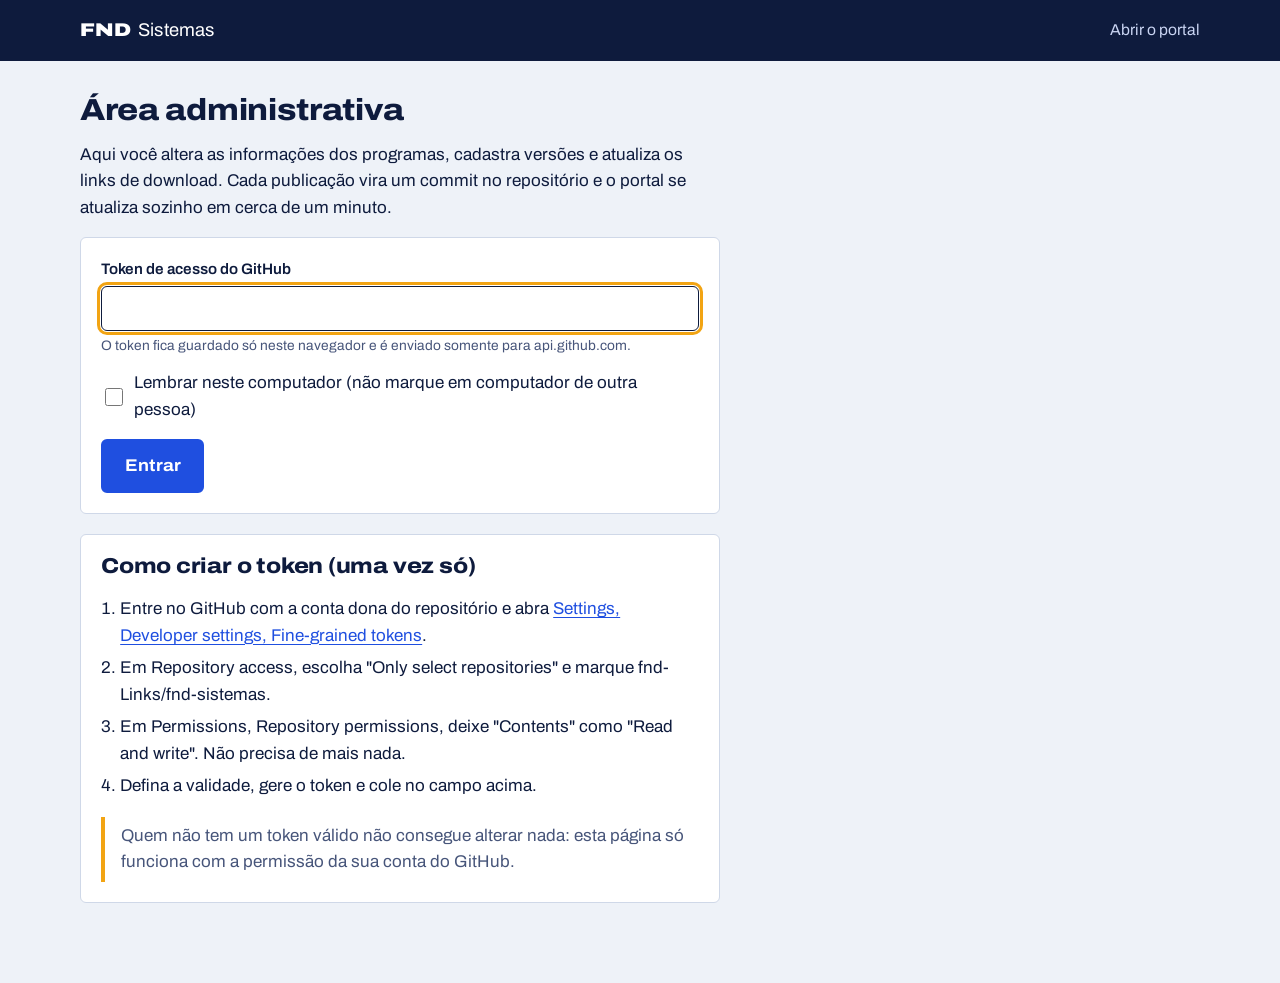
==== admin/index.html @ b6e80777 "Cria o portal FND Sistemas com área administrativa e catálogo de programas Portal estático para GitH" ====
<!DOCTYPE html>
<html lang="pt-BR">
<head>
  <meta charset="utf-8">
  <meta name="viewport" content="width=device-width, initial-scale=1">
  <title>Área administrativa — FND Sistemas</title>
  <meta name="robots" content="noindex, nofollow">
  <meta name="referrer" content="no-referrer">
  <meta http-equiv="Content-Security-Policy" content="default-src 'self'; connect-src 'self' https://api.github.com; img-src 'self' data:; style-src 'self'; script-src 'self'; base-uri 'none'; form-action 'none'">
  <link rel="icon" href="../assets/img/favicon.svg" type="image/svg+xml">
  <link rel="stylesheet" href="../assets/css/site.css">
  <link rel="stylesheet" href="../assets/css/admin.css">
  <script type="module" src="../assets/js/admin.js"></script>
</head>
<body class="admin">
  <header class="topo">
    <div class="contido">
      <a class="marca" href="../">FND<span>Sistemas</span></a>
      <nav aria-label="Painel">
        <a href="../" target="_blank" rel="noopener">Abrir o portal</a>
        <a href="#" id="sair" hidden>Sair</a>
      </nav>
    </div>
  </header>

  <main class="contido" id="app">
    <noscript><p class="aviso">A área administrativa precisa de JavaScript.</p></noscript>
  </main>

  <div id="avisos" class="avisos" role="status" aria-live="polite"></div>
</body>
</html>
---- assets/css/site.css ----
/* FND Sistemas — estilos do portal e base do painel */

@font-face {
  font-family: "Archivo";
  src: url("../fonts/archivo-var.woff2") format("woff2");
  font-weight: 100 900;
  font-stretch: 62% 125%;
  font-display: swap;
}

:root {
  --tinta: #0e1b3d;
  --tinta-suave: #47557a;
  --papel: #eef2f8;
  --branco: #ffffff;
  --linha: #cfd8e8;
  --cobalto: #1f4fe0;
  --cobalto-escuro: #173cb0;
  --ambar: #f2a413;
  --ambar-fundo: #fff4d9;
  --ambar-texto: #7a4d00;
  --verde: #12805c;
  --verde-fundo: #dff5ec;
  --erro: #b42318;
  --erro-fundo: #fde7e4;
  --cor-programa: var(--cobalto);
  --largura: 1120px;
  --raio: 6px;
}

*,
*::before,
*::after { box-sizing: border-box; }

html { -webkit-text-size-adjust: 100%; scroll-behavior: smooth; }

body {
  margin: 0;
  font-family: "Archivo", "Segoe UI", system-ui, sans-serif;
  font-size: 1.0625rem;
  line-height: 1.55;
  color: var(--tinta);
  background: var(--papel);
}

h1, h2, h3 { line-height: 1.1; margin: 0; font-stretch: 112%; font-weight: 800; letter-spacing: -0.01em; }
h2 { font-size: clamp(1.6rem, 1.2rem + 1.6vw, 2.25rem); }
h3 { font-size: 1.2rem; }
p { margin: 0; max-width: 68ch; }
a { color: var(--cobalto); text-underline-offset: 0.18em; }
a:hover { color: var(--cobalto-escuro); }

:focus-visible { outline: 3px solid var(--ambar); outline-offset: 3px; border-radius: 2px; }

.contido { width: min(100% - 2.5rem, var(--largura)); margin-inline: auto; }

.pular {
  position: absolute; left: 1rem; top: -4rem; z-index: 10;
  background: var(--branco); color: var(--tinta); padding: 0.6rem 1rem; border-radius: var(--raio);
}
.pular:focus { top: 1rem; }

/* ---------- Topo ---------- */
.topo { background: var(--tinta); color: var(--branco); }
.topo .contido { display: flex; align-items: center; justify-content: space-between; gap: 1rem; padding-block: 1rem; }
.marca { color: var(--branco); text-decoration: none; font-weight: 900; font-stretch: 125%; font-size: 1.15rem; letter-spacing: 0.01em; }
.marca span { font-weight: 400; font-stretch: 100%; margin-left: 0.35em; }
.marca:hover { color: var(--branco); }
.topo nav { display: flex; gap: 1.5rem; }
.topo nav a { color: #c9d4f2; text-decoration: none; font-size: 0.98rem; }
.topo nav a:hover { color: var(--branco); text-decoration: underline; }

/* ---------- Abertura: a marca vira o índice ---------- */
.abertura { background: var(--tinta); color: var(--branco); padding-block: clamp(2rem, 6vw, 5rem) clamp(3rem, 7vw, 6rem); }
.abertura .contido { display: grid; grid-template-columns: auto 1fr; align-items: start; column-gap: clamp(1.25rem, 3.5vw, 3rem); }
.abertura h1 {
  font-size: clamp(5.5rem, 21vw, 17rem);
  font-weight: 900; font-stretch: 125%; line-height: 0.8; letter-spacing: -0.03em;
  margin-left: -0.04em;
}
.indice { list-style: none; margin: 0; padding: 0; align-self: stretch; display: flex; flex-direction: column; justify-content: space-between; }
.indice a {
  display: block; color: var(--branco); text-decoration: none;
  font-size: clamp(1.15rem, 0.6rem + 2.3vw, 2.55rem);
  font-weight: 300; font-stretch: 100%; line-height: 1.12;
  padding-block: 0.12em; border-bottom: 1px solid #2a3a66;
  transition: font-weight 160ms ease, padding-left 160ms ease;
}
.indice li:first-child a { border-top: 1px solid #2a3a66; }
.indice a:hover, .indice a:focus-visible { font-weight: 800; padding-left: 0.35em; color: var(--branco); }
.abertura .frase { grid-column: 1 / -1; margin-top: clamp(1.75rem, 4vw, 3rem); font-size: clamp(1.1rem, 0.95rem + 0.7vw, 1.45rem); color: #c9d4f2; max-width: 46ch; }

@media (max-width: 640px) {
  .abertura .contido { grid-template-columns: 1fr; row-gap: 1.5rem; }
  .abertura h1 { font-size: 34vw; }
  .indice a { font-size: 1.45rem; padding-block: 0.3em; }
}

/* ---------- Seções ---------- */
.secao { padding-block: clamp(2.75rem, 6vw, 5rem); }
.secao > .contido > h2 { margin-bottom: 1.75rem; }
.secao.clara { background: var(--branco); }

/* ---------- Lista de programas ---------- */
.programas { list-style: none; margin: 0; padding: 0; border-top: 2px solid var(--tinta); }
.programa-linha {
  display: grid; grid-template-columns: minmax(0, 1.1fr) minmax(0, 1.6fr) auto; align-items: center;
  gap: 0.75rem 2rem; padding: 1.4rem 0 1.4rem 1.1rem; border-bottom: 1px solid var(--linha);
  border-left: 6px solid var(--cor-programa);
}
.programa-linha h3 { font-size: 1.3rem; }
.programa-linha h3 a { color: var(--tinta); text-decoration: none; }
.programa-linha h3 a:hover { text-decoration: underline; }
.programa-linha .resumo { color: var(--tinta-suave); }
.programa-linha .lado { display: flex; flex-direction: column; align-items: flex-end; gap: 0.5rem; }
@media (max-width: 820px) {
  .programa-linha { grid-template-columns: 1fr; padding-right: 0; }
  .programa-linha .lado { align-items: flex-start; flex-direction: row; flex-wrap: wrap; align-items: center; }
}

.estado { display: inline-block; font-size: 0.86rem; font-weight: 600; padding: 0.2rem 0.6rem; border-radius: 99px; white-space: nowrap; }
.estado.disponivel { background: var(--verde-fundo); color: #0b5a40; }
.estado.em-breve { background: var(--ambar-fundo); color: var(--ambar-texto); }

/* ---------- Botões ---------- */
.botao {
  display: inline-flex; align-items: center; justify-content: center; gap: 0.5rem;
  font: inherit; font-weight: 700; font-stretch: 108%; text-decoration: none; cursor: pointer;
  padding: 0.75rem 1.35rem; border-radius: var(--raio); border: 2px solid var(--cobalto);
  background: var(--cobalto); color: var(--branco);
}
.botao:hover { background: var(--cobalto-escuro); border-color: var(--cobalto-escuro); color: var(--branco); }
.botao.secundario { background: transparent; color: var(--cobalto); }
.botao.secundario:hover { background: #e3eafc; color: var(--cobalto-escuro); }
.botao.pequeno { padding: 0.4rem 0.8rem; font-size: 0.92rem; }
.botao.perigo { background: transparent; border-color: var(--erro); color: var(--erro); }
.botao.perigo:hover { background: var(--erro-fundo); }
.botao[disabled], .botao[aria-disabled="true"] { background: #dfe5f0; border-color: #dfe5f0; color: #5d6988; cursor: not-allowed; }
.botao.grande { font-size: 1.15rem; padding: 0.95rem 1.7rem; }

/* ---------- Passos ---------- */
.passos { list-style: none; margin: 0; padding: 0; display: grid; grid-template-columns: repeat(3, 1fr); gap: 2rem; counter-reset: passo; }
.passos li { counter-increment: passo; border-top: 2px solid var(--tinta); padding-top: 1rem; }
.passos li::before { content: counter(passo); display: block; font-size: 2.6rem; font-weight: 900; font-stretch: 125%; line-height: 1; margin-bottom: 0.6rem; color: var(--cobalto); }
.passos h3 { margin-bottom: 0.4rem; }
.passos p { color: var(--tinta-suave); }
@media (max-width: 760px) { .passos { grid-template-columns: 1fr; } }

.contatos { display: flex; flex-wrap: wrap; gap: 0.75rem; margin-top: 1.5rem; }
.contatos a {
  font-weight: 700; text-decoration: none; padding: 0.7rem 1.2rem; border: 2px solid var(--tinta);
  border-radius: var(--raio); color: var(--tinta);
}
.contatos a:hover { background: var(--tinta); color: var(--branco); }

/* ---------- Página de um programa ---------- */
.capa { background: var(--tinta); color: var(--branco); padding-block: clamp(2rem, 5vw, 4rem); border-bottom: 10px solid var(--cor-programa); }
.capa .voltar { color: #c9d4f2; font-size: 0.98rem; }
.capa h1 { margin-top: 1.25rem; font-size: clamp(2.3rem, 1.2rem + 5.5vw, 5.25rem); font-weight: 300; font-stretch: 100%; line-height: 0.98; letter-spacing: -0.02em; }
.capa h1 b { font-weight: 900; font-stretch: 125%; display: block; }
.capa .resumo { margin-top: 1.25rem; font-size: clamp(1.1rem, 1rem + 0.6vw, 1.4rem); color: #c9d4f2; max-width: 44ch; }

.duas-colunas { display: grid; grid-template-columns: minmax(0, 1.5fr) minmax(280px, 1fr); gap: clamp(2rem, 5vw, 4rem); align-items: start; }
@media (max-width: 860px) { .duas-colunas { grid-template-columns: 1fr; } .duas-colunas .baixar { order: -1; } }

.texto > * + * { margin-top: 1rem; }
.texto h2 { margin-top: 2.5rem; font-size: 1.5rem; }
.texto h2:first-child { margin-top: 0; }
.texto ul { margin: 1rem 0 0; padding-left: 1.2rem; }
.texto li + li { margin-top: 0.35rem; }

.baixar { background: var(--branco); border: 2px solid var(--tinta); border-radius: var(--raio); padding: 1.5rem; position: sticky; top: 1.25rem; }
.baixar h2 { font-size: 1.25rem; margin-bottom: 1rem; }
.baixar dl { margin: 0 0 1.25rem; display: grid; grid-template-columns: auto 1fr; gap: 0.4rem 1rem; }
.baixar dt { color: var(--tinta-suave); }
.baixar dd { margin: 0; font-weight: 700; overflow-wrap: anywhere; }
.baixar .botao { width: 100%; }
.baixar .nota { margin-top: 0.9rem; font-size: 0.93rem; color: var(--tinta-suave); }
.baixar code { font-size: 0.8rem; overflow-wrap: anywhere; }

.historico { list-style: none; margin: 0; padding: 0; border-top: 2px solid var(--tinta); }
.historico > li { display: grid; grid-template-columns: 11rem 1fr; gap: 0.5rem 2rem; padding-block: 1.25rem; border-bottom: 1px solid var(--linha); }
.historico .versao { font-weight: 900; font-stretch: 120%; font-size: 1.3rem; }
.historico .data { color: var(--tinta-suave); font-size: 0.95rem; }
.historico ul { margin: 0; padding-left: 1.2rem; }
.historico .baixar-antiga { font-size: 0.93rem; }
@media (max-width: 640px) { .historico > li { grid-template-columns: 1fr; } }

.vazio { color: var(--tinta-suave); border-left: 4px solid var(--ambar); padding: 0.4rem 0 0.4rem 1rem; }
.aviso { background: var(--ambar-fundo); color: var(--ambar-texto); border-radius: var(--raio); padding: 0.9rem 1.1rem; }
.aviso.erro { background: var(--erro-fundo); color: var(--erro); }
.aviso.ok { background: var(--verde-fundo); color: #0b5a40; }

/* ---------- Rodapé ---------- */
.rodape { background: var(--tinta); color: #c9d4f2; padding-block: 2rem; font-size: 0.95rem; }
.rodape .contido { display: flex; flex-wrap: wrap; justify-content: space-between; gap: 1rem; }
.rodape a { color: #c9d4f2; }
.rodape a:hover { color: var(--branco); }
.rodape .links { display: flex; flex-wrap: wrap; gap: 1.25rem; }

@media (prefers-reduced-motion: reduce) {
  html { scroll-behavior: auto; }
  * { transition: none !important; }
}

@media (max-width: 520px) {
  .topo .contido { flex-wrap: wrap; row-gap: 0.4rem; }
  .topo nav { gap: 1.1rem; flex-wrap: wrap; }
  .topo nav a { font-size: 0.93rem; }
}
---- assets/css/admin.css ----
/* FND Sistemas — painel administrativo */

.admin main { padding-block: 2rem 5rem; }
.admin h1 { font-size: 1.9rem; margin-bottom: 0.5rem; }
.admin h2 { font-size: 1.35rem; }
.admin h3 { font-size: 1.05rem; }

.entrar { max-width: 640px; }
.entrar ol { padding-left: 1.2rem; }
.entrar li + li { margin-top: 0.4rem; }
.entrar > * + * { margin-top: 1rem; }

.campo { display: block; }
.campo + .campo, .campo + .linha-campos, .linha-campos + .campo, .linha-campos + .linha-campos { margin-top: 0.9rem; }
.campo > span { display: block; font-weight: 600; font-size: 0.95rem; margin-bottom: 0.25rem; }
.campo small { display: block; color: var(--tinta-suave); font-size: 0.86rem; margin-top: 0.2rem; }
.campo input[type="text"], .campo input[type="password"], .campo input[type="url"], .campo input[type="email"],
.campo input[type="date"], .campo input[type="number"], .campo textarea {
  width: 100%; font: inherit; color: var(--tinta); background: var(--branco);
  border: 1.5px solid #9fadc9; border-radius: var(--raio); padding: 0.55rem 0.7rem;
}
.campo textarea { min-height: 6.5rem; resize: vertical; line-height: 1.4; }
.campo input:focus-visible, .campo textarea:focus-visible { outline: 3px solid var(--ambar); outline-offset: 1px; border-color: var(--tinta); }
.campo input[readonly] { background: #e6ebf4; color: var(--tinta-suave); }
.campo input[type="color"] { width: 4rem; height: 2.5rem; padding: 0.15rem; border: 1.5px solid #9fadc9; border-radius: var(--raio); background: var(--branco); }
.marcar { display: flex; align-items: center; gap: 0.5rem; margin-top: 0.9rem; }
.marcar input { width: 1.15rem; height: 1.15rem; }
.linha-campos { display: grid; grid-template-columns: repeat(auto-fit, minmax(200px, 1fr)); gap: 0.9rem; }
.linha-campos .campo + .campo { margin-top: 0; }

.barra {
  position: sticky; top: 0; z-index: 5; background: var(--papel); border-bottom: 2px solid var(--tinta);
  display: flex; flex-wrap: wrap; align-items: center; justify-content: space-between; gap: 0.75rem; padding-block: 0.8rem; margin-bottom: 1.5rem;
}
.barra .situacao { font-weight: 600; }
.barra .situacao.sujo { color: var(--ambar-texto); }
.barra .acoes { display: flex; gap: 0.6rem; flex-wrap: wrap; }

.painel { display: grid; grid-template-columns: 260px minmax(0, 1fr); gap: 2rem; align-items: start; }
@media (max-width: 860px) { .painel { grid-template-columns: 1fr; } }

.menu { list-style: none; margin: 0 0 1rem; padding: 0; border-top: 2px solid var(--tinta); }
.menu button {
  width: 100%; text-align: left; font: inherit; color: var(--tinta); background: none; border: 0;
  border-bottom: 1px solid var(--linha); border-left: 6px solid var(--cor-programa, transparent);
  padding: 0.7rem 0.6rem 0.7rem 0.8rem; cursor: pointer;
}
.menu button:hover { background: #e3eafc; }
.menu button[aria-current="true"] { background: var(--tinta); color: var(--branco); font-weight: 700; }
.menu small { display: block; font-weight: 400; opacity: 0.8; font-size: 0.82rem; }

.bloco { background: var(--branco); border: 1px solid var(--linha); border-radius: var(--raio); padding: 1.25rem; }
.bloco + .bloco { margin-top: 1.25rem; }
.bloco > h2, .bloco > h3 { margin-bottom: 1rem; }
.bloco .cabeca { display: flex; flex-wrap: wrap; justify-content: space-between; align-items: center; gap: 0.6rem; margin-bottom: 1rem; }
.bloco .cabeca h2, .bloco .cabeca h3 { margin: 0; }
.bloco .acoes { display: flex; flex-wrap: wrap; gap: 0.5rem; }

.versao-bloco { border: 1.5px solid var(--tinta); border-radius: var(--raio); padding: 1rem; }
.versao-bloco + .versao-bloco { margin-top: 1rem; }
.versao-bloco fieldset { border: 1px dashed #9fadc9; border-radius: var(--raio); margin: 1rem 0 0; padding: 0.9rem; }
.versao-bloco legend { font-weight: 700; padding-inline: 0.4rem; }
.versao-bloco .retorno { margin-top: 0.75rem; font-size: 0.95rem; }
.versao-bloco .retorno:empty { display: none; }
.tag { font-family: ui-monospace, Consolas, monospace; font-size: 0.86rem; background: #e6ebf4; padding: 0.1rem 0.4rem; border-radius: 4px; overflow-wrap: anywhere; }

.avisos { position: fixed; right: 1rem; bottom: 1rem; display: flex; flex-direction: column; gap: 0.5rem; max-width: min(420px, calc(100% - 2rem)); z-index: 20; }
.avisos .aviso { box-shadow: 0 6px 20px rgba(14, 27, 61, 0.25); border: 1px solid currentColor; }

.erros { margin: 0; padding-left: 1.2rem; }
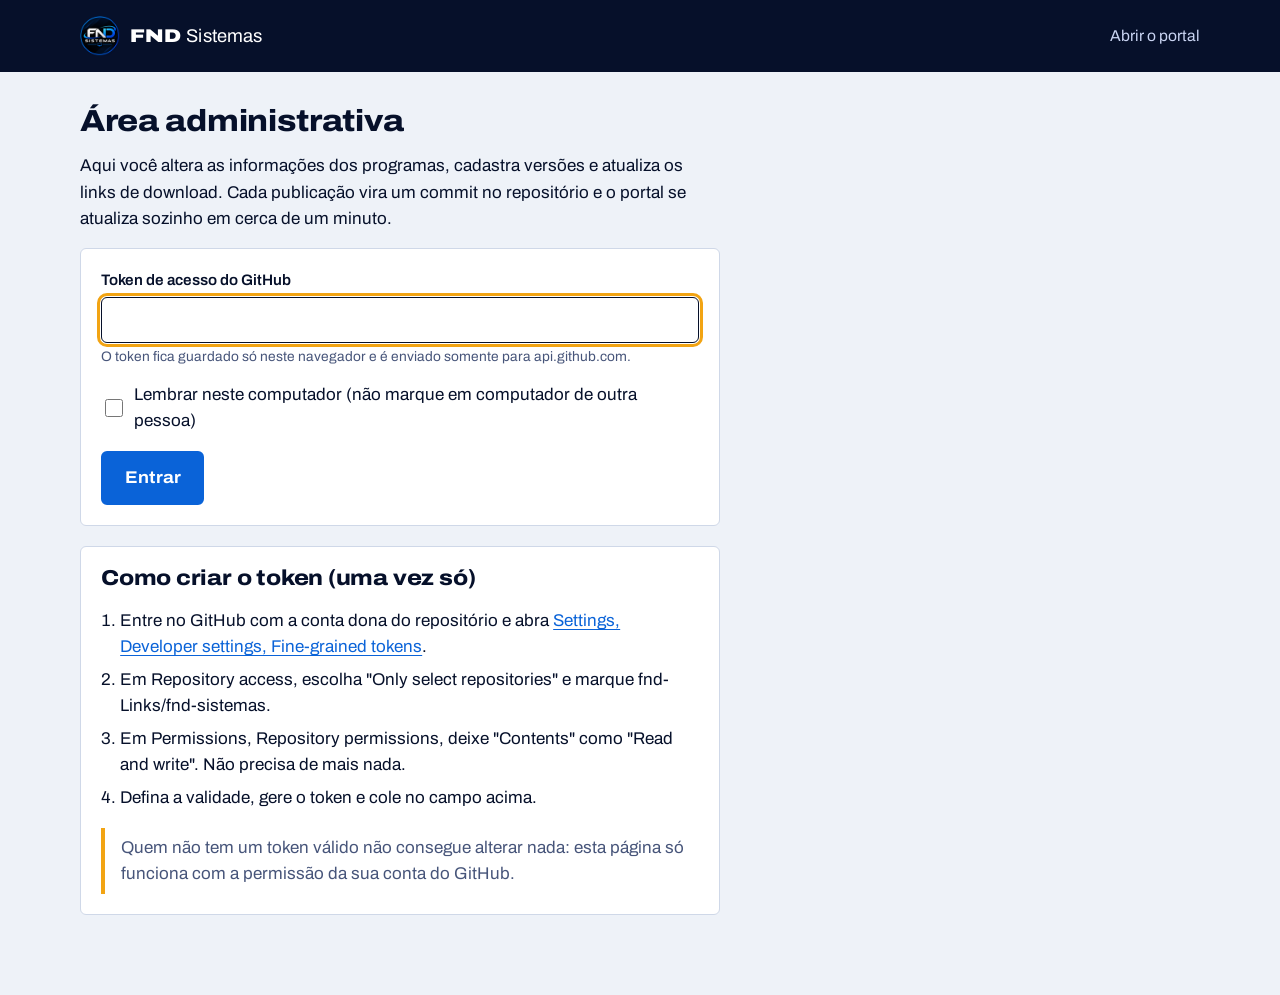
==== commit 1a880a15: "Aplica a logomarca FND Sistemas e as cores da marca no portal Co-Authored-By: Claude Fable 5.2 <nore" ====
--- a/admin/index.html
+++ b/admin/index.html
@@ -7,7 +7,8 @@
   <meta name="robots" content="noindex, nofollow">
   <meta name="referrer" content="no-referrer">
   <meta http-equiv="Content-Security-Policy" content="default-src 'self'; connect-src 'self' https://api.github.com; img-src 'self' data:; style-src 'self'; script-src 'self'; base-uri 'none'; form-action 'none'">
-  <link rel="icon" href="../assets/img/favicon.svg" type="image/svg+xml">
+  <link rel="icon" href="../assets/img/logo-96.png" type="image/png">
+  <link rel="apple-touch-icon" href="../assets/img/icone-180.png">
   <link rel="stylesheet" href="../assets/css/site.css">
   <link rel="stylesheet" href="../assets/css/admin.css">
   <script type="module" src="../assets/js/admin.js"></script>
@@ -15,7 +16,7 @@
 <body class="admin">
   <header class="topo">
     <div class="contido">
-      <a class="marca" href="../">FND<span>Sistemas</span></a>
+      <a class="marca" href="../"><img src="../assets/img/logo-96.png" alt="" width="40" height="40">FND<span>Sistemas</span></a>
       <nav aria-label="Painel">
         <a href="../" target="_blank" rel="noopener">Abrir o portal</a>
         <a href="#" id="sair" hidden>Sair</a>
--- a/assets/css/site.css
+++ b/assets/css/site.css
@@ -9,13 +9,15 @@
 }
 
 :root {
-  --tinta: #0e1b3d;
+  --tinta: #06102a;
   --tinta-suave: #47557a;
   --papel: #eef2f8;
   --branco: #ffffff;
   --linha: #cfd8e8;
-  --cobalto: #1f4fe0;
-  --cobalto-escuro: #173cb0;
+  --cobalto: #0a63d8;
+  --cobalto-escuro: #084fae;
+  --azul-marca: #0182fc;
+  --ciano: #3cd4fd;
   --ambar: #f2a413;
   --ambar-fundo: #fff4d9;
   --ambar-texto: #7a4d00;
@@ -63,8 +65,9 @@
 /* ---------- Topo ---------- */
 .topo { background: var(--tinta); color: var(--branco); }
 .topo .contido { display: flex; align-items: center; justify-content: space-between; gap: 1rem; padding-block: 1rem; }
-.marca { color: var(--branco); text-decoration: none; font-weight: 900; font-stretch: 125%; font-size: 1.15rem; letter-spacing: 0.01em; }
-.marca span { font-weight: 400; font-stretch: 100%; margin-left: 0.35em; }
+.marca { display: inline-flex; align-items: center; gap: 0.6rem; color: var(--branco); text-decoration: none; font-weight: 900; font-stretch: 125%; font-size: 1.15rem; letter-spacing: 0.01em; }
+.marca span { font-weight: 400; font-stretch: 100%; margin-left: -0.25em; }
+.marca img { display: block; width: 40px; height: 40px; }
 .marca:hover { color: var(--branco); }
 .topo nav { display: flex; gap: 1.5rem; }
 .topo nav a { color: #c9d4f2; text-decoration: none; font-size: 0.98rem; }
@@ -73,26 +76,23 @@
 /* ---------- Abertura: a marca vira o índice ---------- */
 .abertura { background: var(--tinta); color: var(--branco); padding-block: clamp(2rem, 6vw, 5rem) clamp(3rem, 7vw, 6rem); }
 .abertura .contido { display: grid; grid-template-columns: auto 1fr; align-items: start; column-gap: clamp(1.25rem, 3.5vw, 3rem); }
-.abertura h1 {
-  font-size: clamp(5.5rem, 21vw, 17rem);
-  font-weight: 900; font-stretch: 125%; line-height: 0.8; letter-spacing: -0.03em;
-  margin-left: -0.04em;
-}
-.indice { list-style: none; margin: 0; padding: 0; align-self: stretch; display: flex; flex-direction: column; justify-content: space-between; }
+.abertura h1 { line-height: 0; }
+.abertura h1 img { display: block; width: clamp(200px, 33vw, 420px); height: auto; }
+.indice { list-style: none; margin: 0; padding: 0; align-self: center; }
 .indice a {
   display: block; color: var(--branco); text-decoration: none;
   font-size: clamp(1.15rem, 0.6rem + 2.3vw, 2.55rem);
   font-weight: 300; font-stretch: 100%; line-height: 1.12;
-  padding-block: 0.12em; border-bottom: 1px solid #2a3a66;
+  padding-block: 0.12em; border-bottom: 1px solid #15275a;
   transition: font-weight 160ms ease, padding-left 160ms ease;
 }
-.indice li:first-child a { border-top: 1px solid #2a3a66; }
-.indice a:hover, .indice a:focus-visible { font-weight: 800; padding-left: 0.35em; color: var(--branco); }
+.indice li:first-child a { border-top: 1px solid #15275a; }
+.indice a:hover, .indice a:focus-visible { font-weight: 800; padding-left: 0.35em; color: var(--ciano); }
 .abertura .frase { grid-column: 1 / -1; margin-top: clamp(1.75rem, 4vw, 3rem); font-size: clamp(1.1rem, 0.95rem + 0.7vw, 1.45rem); color: #c9d4f2; max-width: 46ch; }
 
 @media (max-width: 640px) {
   .abertura .contido { grid-template-columns: 1fr; row-gap: 1.5rem; }
-  .abertura h1 { font-size: 34vw; }
+  .abertura h1 img { width: min(62vw, 260px); }
   .indice a { font-size: 1.45rem; padding-block: 0.3em; }
 }
 
@@ -141,7 +141,7 @@
 /* ---------- Passos ---------- */
 .passos { list-style: none; margin: 0; padding: 0; display: grid; grid-template-columns: repeat(3, 1fr); gap: 2rem; counter-reset: passo; }
 .passos li { counter-increment: passo; border-top: 2px solid var(--tinta); padding-top: 1rem; }
-.passos li::before { content: counter(passo); display: block; font-size: 2.6rem; font-weight: 900; font-stretch: 125%; line-height: 1; margin-bottom: 0.6rem; color: var(--cobalto); }
+.passos li::before { content: counter(passo); display: block; font-size: 2.6rem; font-weight: 900; font-stretch: 125%; line-height: 1; margin-bottom: 0.6rem; color: var(--azul-marca); }
 .passos h3 { margin-bottom: 0.4rem; }
 .passos p { color: var(--tinta-suave); }
 @media (max-width: 760px) { .passos { grid-template-columns: 1fr; } }
@@ -157,7 +157,7 @@
 .capa { background: var(--tinta); color: var(--branco); padding-block: clamp(2rem, 5vw, 4rem); border-bottom: 10px solid var(--cor-programa); }
 .capa .voltar { color: #c9d4f2; font-size: 0.98rem; }
 .capa h1 { margin-top: 1.25rem; font-size: clamp(2.3rem, 1.2rem + 5.5vw, 5.25rem); font-weight: 300; font-stretch: 100%; line-height: 0.98; letter-spacing: -0.02em; }
-.capa h1 b { font-weight: 900; font-stretch: 125%; display: block; }
+.capa h1 b { font-weight: 900; font-stretch: 125%; display: block; background: linear-gradient(90deg, #fff 0 62%, var(--ciano) 62%, var(--azul-marca)); -webkit-background-clip: text; background-clip: text; color: transparent; width: fit-content; }
 .capa .resumo { margin-top: 1.25rem; font-size: clamp(1.1rem, 1rem + 0.6vw, 1.4rem); color: #c9d4f2; max-width: 44ch; }
 
 .duas-colunas { display: grid; grid-template-columns: minmax(0, 1.5fr) minmax(280px, 1fr); gap: clamp(2rem, 5vw, 4rem); align-items: start; }
